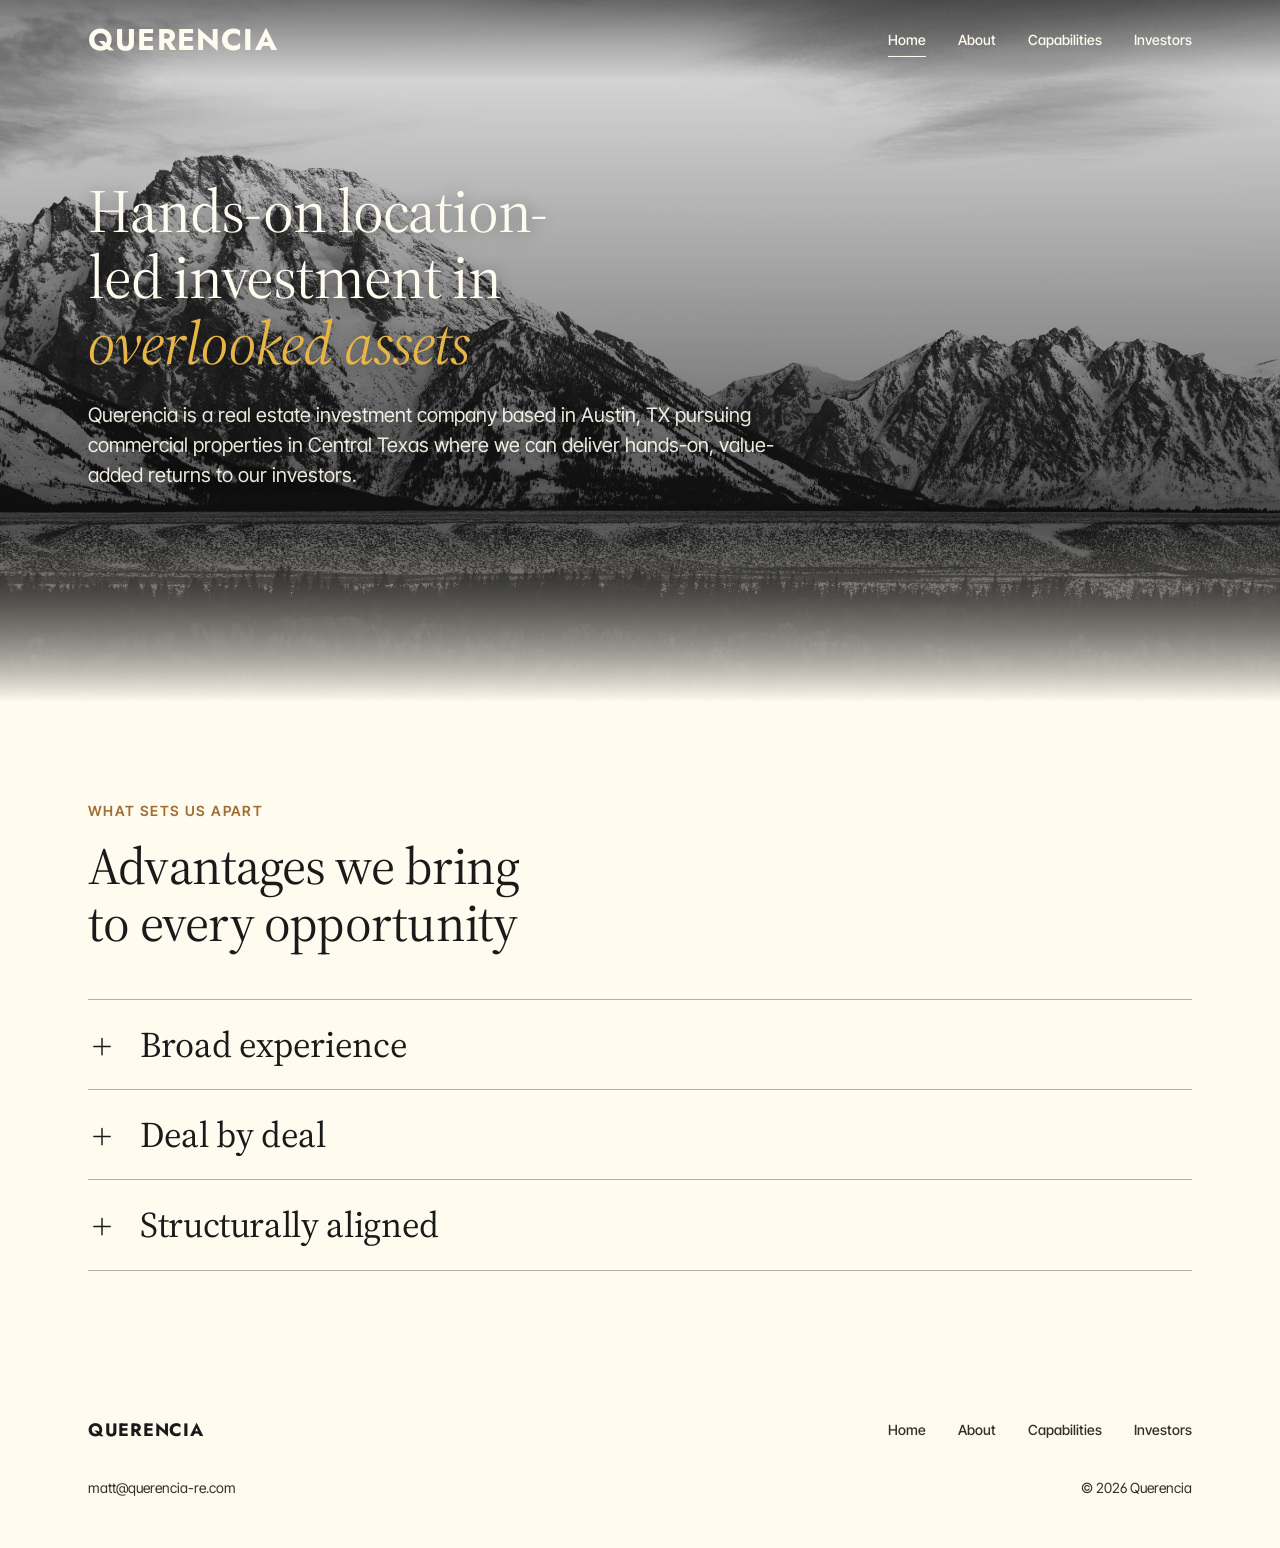
==== index.html @ 2fce67d5 "initial site" ====
<!doctype html>
<html lang="en">
<head>
  <meta charset="utf-8" />
  <meta name="viewport" content="width=device-width, initial-scale=1" />
  <title>Querencia</title>
  <meta name="description" content="Querencia is a real estate investment company based in Austin, TX pursuing $1–20mm acquisitions in Central Texas." />

  <link rel="preconnect" href="https://fonts.googleapis.com">
  <link rel="preconnect" href="https://fonts.gstatic.com" crossorigin>
  <link rel="stylesheet" href="https://fonts.googleapis.com/css2?family=Inter+Tight:ital,wght@0,400;0,500;0,600;0,700;1,400&family=Jost:wght@500;600;700&family=Source+Serif+4:ital,wght@0,400;0,600;1,400&display=swap">

  <link rel="stylesheet" href="styles.css">
</head>
<body>
  <a class="skip-link" href="#main">Skip to content</a>

  <header class="site-header">
    <div class="container">
      <a class="wordmark" href="index.html" aria-label="Querencia — home">QUERENCIA</a>

      <nav class="site-nav site-nav--desktop" aria-label="Primary">
        <a class="nav-link" href="index.html" aria-current="page">Home</a>
        <a class="nav-link" href="about.html">About</a>
        <a class="nav-link" href="capabilities.html">Capabilities</a>
        <a class="nav-link" href="investors.html">Investors</a>
      </nav>

      <button class="nav-toggle" aria-label="Open menu" aria-expanded="false" aria-controls="mobile-nav" type="button">
        <svg viewBox="0 0 24 24" fill="none" stroke="currentColor" stroke-width="1.75" stroke-linecap="round" aria-hidden="true">
          <path d="M12 5v14M5 12h14"/>
        </svg>
      </button>
    </div>

    <nav id="mobile-nav" class="site-nav--mobile" aria-label="Primary" aria-hidden="true">
      <div class="container">
        <a class="mobile-nav-link" href="index.html" aria-current="page" tabindex="-1">Home</a>
        <a class="mobile-nav-link" href="about.html" tabindex="-1">About</a>
        <a class="mobile-nav-link" href="capabilities.html" tabindex="-1">Capabilities</a>
        <a class="mobile-nav-link" href="investors.html" tabindex="-1">Investors</a>
      </div>
    </nav>
  </header>

  <main id="main">
    <div class="page-shell">
      <section class="hero hero-home">
        <img class="hero-img" src="img/HomeBW.jpg" alt="Live oak canopy at golden hour, Central Texas" fetchpriority="high" />
        <div class="hero-scrim" aria-hidden="true"></div>
        <div class="hero-content">
          <div class="container">
            <h1>Hands-on location-led investment in <em>overlooked assets</em></h1>
            <p class="hero-sub">Querencia is a real estate investment company based in Austin, TX pursuing commercial properties in Central Texas where we can deliver hands-on, value-added returns to our investors.</p>
          </div>
        </div>
      </section>

      <section class="section">
        <div class="container">
          <div class="section-head">
            <span class="eyebrow">What sets us apart</span>
            <h2>Advantages we bring to every opportunity</h2>
          </div>

          <div class="accordion-list">
            <details class="accordion-item" name="principles">
              <summary>
                <span class="accordion-icon" aria-hidden="true">
                  <svg viewBox="0 0 24 24" fill="none" stroke="currentColor" stroke-width="1.25" stroke-linecap="round">
                    <path d="M12 5v14M5 12h14" />
                  </svg>
                </span>
                <span>Broad experience</span>
              </summary>
              <div class="accordion-content">
                <p>Most real estate investors specialize. It helps them raise capital but ties their hands when their strategy falls out of favor, leaving them either chasing deals that no longer pencil, accepting lower returns, or sitting out of cycles entirely.</p>
                <p>Our principal's experience spans transacting on &gt; $600MM of properties and investing &gt; $220MM into nearly every asset class, from multifamily to mobile home parks, shopping centers to industrial buildings, hotels to creative office, and across multiple growth markets. That breadth lets us form a thesis, identify and mitigate the real risks, and get ahead of capital, bringing our investors the best available opportunity at any point in the cycle.</p>
              </div>
            </details>

            <details class="accordion-item" name="principles">
              <summary>
                <span class="accordion-icon" aria-hidden="true">
                  <svg viewBox="0 0 24 24" fill="none" stroke="currentColor" stroke-width="1.25" stroke-linecap="round">
                    <path d="M12 5v14M5 12h14" />
                  </svg>
                </span>
                <span>Deal by deal</span>
              </summary>
              <div class="accordion-content">
                <p>We offer investments on a deal-by-deal basis. Capital and risk are matched deliberately, allowing investors to see the asset, the structure, and the business plan before committing.</p>
                <p>We may pursue a fund vehicle if a specific opportunity set demands committed capital to secure substantial, below-market pricing, but our default is to bring real deals to our investors to offer them maximum optionality.</p>
              </div>
            </details>

            <details class="accordion-item" name="principles">
              <summary>
                <span class="accordion-icon" aria-hidden="true">
                  <svg viewBox="0 0 24 24" fill="none" stroke="currentColor" stroke-width="1.25" stroke-linecap="round">
                    <path d="M12 5v14M5 12h14" />
                  </svg>
                </span>
                <span>Structurally aligned</span>
              </summary>
              <div class="accordion-content">
                <p>A lean team lets us build each deal around a low-fee, performance-oriented structure. Most institutional sponsors stack acquisition fees, guaranty fees, asset management fees, development fees, and exit fees, earning substantial economics before a single dollar is returned to investors.</p>
                <p>We take only what we need to care for the asset properly and earn our compensation only when our investors are thrilled to pay it.</p>
              </div>
            </details>
          </div>
        </div>
      </section>
    </div>
  </main>

  <footer class="site-footer">
    <div class="container">
      <div class="footer-top">
        <a class="footer-wordmark" href="index.html" aria-label="Querencia — home">QUERENCIA</a>
        <nav class="footer-nav" aria-label="Footer">
          <a class="footer-nav-link" href="index.html">Home</a>
          <a class="footer-nav-link" href="about.html">About</a>
          <a class="footer-nav-link" href="capabilities.html">Capabilities</a>
          <a class="footer-nav-link" href="investors.html">Investors</a>
        </nav>
      </div>
      <div class="footer-meta">
        <a href="mailto:matt@querencia-re.com">matt@querencia-re.com</a>
        <span>© 2026 Querencia</span>
      </div>
    </div>
  </footer>

  <script src="site.js" defer></script>
</body>
</html>
---- styles.css ----
/* ============================================================
   Querencia — design system tokens & base styles
   ============================================================ */

:root {
  --surface-primary: #FFFBEF;
  --surface-secondary: #FFF2C9;
  --border: #B8AFA3;

  --text-primary: #1A1A1A;
  --text-body: #3A2E24;

  --accent: #B5432A;
  --accent-hover: #9A3822;
  --editorial: #5C6B4F;
  --framing: #A16D34;
  --info: #4A5F6B;

  --focus-ring: #1A1A1A;

  --text-xs:   0.75rem;
  --text-sm:   0.875rem;
  --text-base: 1rem;
  --text-lg:   clamp(1.125rem, 1rem + 0.4vw, 1.25rem);
  --text-xl:   clamp(1.25rem, 1.1rem + 0.6vw, 1.5625rem);
  --text-2xl:  clamp(1.5rem, 1.3rem + 1vw, 1.95rem);
  --text-3xl:  clamp(1.875rem, 1.55rem + 1.4vw, 2.45rem);
  --text-4xl:  clamp(2.25rem, 1.8rem + 2vw, 3.0625rem);
  --text-5xl:  clamp(2.625rem, 2rem + 2.6vw, 3.8125rem);

  --space-1: 4px;
  --space-2: 8px;
  --space-3: 12px;
  --space-4: 16px;
  --space-6: 24px;
  --space-8: 32px;
  --space-12: 48px;
  --space-16: 64px;
  --space-24: 96px;
  --space-32: 128px;
  --space-48: 192px;

  --bp-sm: 640px;
  --bp-md: 768px;
  --bp-lg: 1024px;

  --font-sans: "Inter Tight", system-ui, -apple-system, "Segoe UI", sans-serif;
  --font-display: "Jost", "Inter Tight", system-ui, sans-serif;
  --font-serif: "Source Serif 4", Georgia, "Times New Roman", serif;
}

/* ---------- Reset / base ---------- */
*, *::before, *::after { box-sizing: border-box; }
html { -webkit-text-size-adjust: 100%; }
body {
  margin: 0;
  background: var(--surface-primary);
  color: var(--text-body);
  font-family: var(--font-sans);
  font-size: var(--text-base);
  line-height: 1.6;
  font-feature-settings: "ss01", "cv11";
  text-rendering: optimizeLegibility;
  -webkit-font-smoothing: antialiased;
}
img { max-width: 100%; display: block; }
button { font: inherit; cursor: pointer; }
a { color: inherit; }

h1, h2, h3, h4, h5, h6 {
  font-family: var(--font-display);
  color: var(--text-primary);
  font-weight: 700;
  margin: 0;
  text-wrap: balance;
}
h1 { font-size: var(--text-5xl); line-height: 1.05; letter-spacing: -0.02em; }
h2 { font-size: var(--text-3xl); line-height: 1.15; letter-spacing: -0.01em; }
h3 { font-size: var(--text-xl); line-height: 1.35; font-weight: 600; }

p { margin: 0 0 1em; text-wrap: pretty; }

:focus { outline: none; }
:focus-visible {
  outline: 2px solid var(--focus-ring);
  outline-offset: 2px;
  border-radius: 2px;
}

.skip-link {
  position: absolute; top: -100px; left: 16px;
  background: var(--text-primary); color: var(--surface-primary);
  padding: 12px 16px; border-radius: 4px;
  font-size: var(--text-sm); font-weight: 500;
  z-index: 100;
  transition: top 150ms cubic-bezier(0.2,0,0.2,1);
}
.skip-link:focus-visible { top: 16px; }

/* ---------- Layout primitives ---------- */
.container {
  width: 100%;
  max-width: 1200px;
  margin-inline: auto;
  padding-inline: 16px;
}
@media (min-width: 640px)  { .container { padding-inline: 24px; } }
@media (min-width: 768px)  { .container { padding-inline: 32px; } }
@media (min-width: 1024px) { .container { padding-inline: 48px; } }

.prose { max-width: 65ch; }
.prose p { line-height: 1.6; }
.prose-wide { max-width: 75ch; }

/* ---------- Header ---------- */
.site-header {
  position: absolute;
  top: 0; left: 0; right: 0;
  z-index: 10;
  height: 64px;
  display: flex;
  align-items: center;
  background: linear-gradient(to bottom, rgba(0,0,0,0.5) 0%, rgba(0,0,0,0) 100%);
}
@media (min-width: 768px) { .site-header { height: 80px; } }

.site-header > .container {
  display: flex;
  align-items: center;
  justify-content: space-between;
  gap: var(--space-6);
}

.wordmark {
  font-family: var(--font-display);
  font-weight: 700;
  font-size: 1.6875rem;
  letter-spacing: 0.04em;
  color: #FFFBEF;
  text-decoration: none;
  background: none; border: none; padding: 0;
  line-height: 1;
}
@media (min-width: 768px) { .wordmark { font-size: 1.875rem; } }

.site-nav {
  display: flex;
  align-items: center;
  gap: var(--space-6);
}
@media (min-width: 768px) { .site-nav { gap: var(--space-8); } }

.nav-link {
  font-family: var(--font-sans);
  font-size: var(--text-sm);
  font-weight: 500;
  color: #FFFBEF;
  background: none; border: none; padding: 4px 0;
  text-decoration: none;
  position: relative;
  transition: color 120ms cubic-bezier(0.2,0,0.2,1);
}
.nav-link::after {
  content: "";
  position: absolute;
  left: 0; right: 0; bottom: -2px;
  height: 1px;
  background: currentColor;
  transform: scaleX(0);
  transform-origin: left;
  transition: transform 150ms cubic-bezier(0.2,0,0.2,1);
}
.nav-link:hover::after,
.nav-link[aria-current="page"]::after { transform: scaleX(1); }

/* Nav toggle — mobile only */
.nav-toggle {
  display: none;
  align-items: center;
  justify-content: center;
  width: 44px;
  height: 44px;
  padding: 0;
  background: transparent;
  border: none;
  color: #FFFBEF;
  transition: transform 240ms cubic-bezier(0.2,0,0.2,1);
}
.nav-toggle svg {
  width: 26px;
  height: 26px;
  display: block;
  transition: transform 240ms cubic-bezier(0.2,0,0.2,1);
}
.nav-toggle:hover { opacity: 0.85; }
.nav-toggle.is-open svg { transform: rotate(45deg); }

.site-nav--mobile {
  display: none;
  position: absolute;
  top: 100%;
  left: 0;
  right: 0;
  background: transparent;
  max-height: 0;
  overflow: hidden;
  transition: max-height 240ms cubic-bezier(0.2,0,0.2,1);
  pointer-events: none;
}
.site-nav--mobile.is-open {
  max-height: 400px;
  pointer-events: auto;
}
.site-nav--mobile .container {
  display: flex;
  flex-direction: column;
  align-items: flex-end;
  gap: var(--space-4);
  padding-block: var(--space-4) var(--space-6);
}
.mobile-nav-link {
  font-family: var(--font-sans);
  font-size: var(--text-base);
  font-weight: 500;
  color: #FFFBEF;
  background: none;
  border: none;
  padding: 6px 0;
  text-align: right;
  text-decoration: none;
  cursor: pointer;
  text-shadow: 0 1px 8px rgba(0, 0, 0, 0.4);
  opacity: 0;
  transform: translateY(-4px);
  transition: opacity 200ms cubic-bezier(0.2,0,0.2,1), transform 200ms cubic-bezier(0.2,0,0.2,1);
}
.site-nav--mobile.is-open .mobile-nav-link {
  opacity: 1;
  transform: translateY(0);
}
.site-nav--mobile.is-open .mobile-nav-link:nth-child(1) { transition-delay: 40ms; }
.site-nav--mobile.is-open .mobile-nav-link:nth-child(2) { transition-delay: 80ms; }
.site-nav--mobile.is-open .mobile-nav-link:nth-child(3) { transition-delay: 120ms; }
.site-nav--mobile.is-open .mobile-nav-link:nth-child(4) { transition-delay: 160ms; }

.mobile-nav-link:hover { opacity: 0.8; }
.mobile-nav-link[aria-current="page"] { position: relative; }
.mobile-nav-link[aria-current="page"]::after {
  content: "";
  position: absolute;
  left: 0; right: 0; bottom: 2px;
  height: 1px;
  background: currentColor;
}

@media (max-width: 900px) {
  .site-header { height: 64px; padding-block: 0; }
  .site-header > .container {
    flex-direction: row;
    align-items: center;
    justify-content: space-between;
    gap: var(--space-4);
  }
  .site-nav--desktop { display: none; }
  .nav-toggle { display: inline-flex; }
  .site-nav--mobile { display: block; }
}

/* ---------- Hero ---------- */
.hero {
  position: relative;
  width: 100%;
  min-height: 70vh;
  max-height: 760px;
  display: flex;
  align-items: flex-end;
  overflow: hidden;
  background: var(--surface-primary);
}
.hero-img {
  position: absolute; inset: 0;
  width: 100%; height: 100%;
  object-fit: cover;
  filter: grayscale(1) contrast(1.02);
  -webkit-mask-image: linear-gradient(to bottom, #000 0%, #000 calc(100% - 100px), transparent 100%);
          mask-image: linear-gradient(to bottom, #000 0%, #000 calc(100% - 100px), transparent 100%);
}
.hero-scrim {
  position: absolute; inset: 0;
  background: linear-gradient(to top,
    rgba(0,0,0,0.70) 0%,
    rgba(0,0,0,0.55) 30%,
    rgba(0,0,0,0.30) 60%,
    rgba(0,0,0,0.10) 85%,
    rgba(0,0,0,0) 100%);
  -webkit-mask-image: linear-gradient(to bottom, #000 0%, #000 calc(100% - 100px), transparent 100%);
          mask-image: linear-gradient(to bottom, #000 0%, #000 calc(100% - 100px), transparent 100%);
}
@media (min-width: 768px) {
  .hero-img,
  .hero-scrim {
    -webkit-mask-image: linear-gradient(to bottom, #000 0%, #000 calc(100% - 180px), transparent 100%);
            mask-image: linear-gradient(to bottom, #000 0%, #000 calc(100% - 180px), transparent 100%);
  }
}
.hero-content {
  position: relative;
  padding-block: var(--space-16) var(--space-32);
  color: #FFFBEF;
  width: 100%;
  z-index: 2;
}
@media (min-width: 768px) {
  .hero-content { padding-block: var(--space-24) var(--space-48); }
  .hero { min-height: 78vh; }
}

.hero h1 {
  color: #FFFBEF;
  max-width: 18ch;
  font-family: var(--font-serif);
  font-weight: 400;
  font-size: var(--text-4xl);
  line-height: 1.08;
  letter-spacing: -0.015em;
  text-shadow: 0 1px 16px rgba(0, 0, 0, 0.35);
}
.hero h1 em {
  font-style: italic;
  color: rgb(232, 181, 71);
  font-weight: 400;
}
.hero-home h1 { font-size: var(--text-5xl); max-width: 16ch; }
.hero-sub {
  max-width: 60ch;
  margin-top: var(--space-6);
  color: rgba(255, 251, 239, 0.92);
  font-size: var(--text-lg);
  line-height: 1.5;
  text-shadow: 0 1px 12px rgba(0, 0, 0, 0.3);
}

.tagline-stack {
  font-family: var(--font-serif);
  font-weight: 400;
  font-size: clamp(2.25rem, 1.8rem + 2vw, 3.0625rem);
  line-height: 1.05;
  letter-spacing: -0.015em;
  display: grid;
  gap: 4px;
  color: #FFFBEF;
  text-shadow: 0 1px 16px rgba(0, 0, 0, 0.35);
}
.tagline-stack span { display: block; }
.tagline-stack .tagline-accent {
  font-style: italic;
  color: rgb(232, 181, 71);
}

/* ---------- Eyebrow ---------- */
.eyebrow {
  font-family: var(--font-sans);
  font-size: var(--text-sm);
  font-weight: 600;
  color: var(--framing);
  text-transform: uppercase;
  letter-spacing: 0.1em;
  margin-bottom: var(--space-4);
  display: inline-block;
}
.hero .eyebrow {
  color: #FFFBEF;
  opacity: 0.85;
  margin-bottom: var(--space-6);
}

/* ---------- Sections ---------- */
.section { padding-block: var(--space-16); }
@media (min-width: 768px) {
  .section { padding-block: var(--space-24); }
}
.section--cream { background: transparent; }
.section--tight-top { padding-top: 0; }
@media (min-width: 768px) { .section--tight-top { padding-top: 0; } }
.section--top-36 { padding-top: 36px; }
.section--bottom-36 { padding-bottom: 36px; }
@media (min-width: 768px) {
  .section--top-36 { padding-top: 36px; }
  .section--bottom-36 { padding-bottom: 36px; }
}

/* ---------- Muted disclosure variant (Hemingway) ---------- */
.disclosure--muted { border-top-color: rgba(184, 175, 163, 0.3); }
.disclosure--muted > summary { color: #6B6155; font-size: var(--text-sm); }
.disclosure--muted > summary span { color: #6B6155; }
.disclosure--muted .disclosure-icon { width: 14px; height: 14px; color: #6B6155; }
.disclosure--muted .disclosure-content,
.disclosure--muted .disclosure-content p,
.disclosure--muted .disclosure-content em { color: #6B6155; }

.section-head { margin-bottom: var(--space-12); }
.section-head h2,
.broker-callout h2 {
  font-family: var(--font-serif);
  font-weight: 400;
  font-size: clamp(2rem, 1.4rem + 2.4vw, 3.25rem);
  line-height: 1.08;
  letter-spacing: -0.015em;
  color: var(--text-primary);
}
.section-head h2 em,
.broker-callout h2 em {
  font-style: italic;
  color: var(--framing);
  font-weight: 400;
}
.section-head h2 { max-width: 22ch; }

.two-col {
  display: grid;
  gap: var(--space-12);
  grid-template-columns: 1fr;
}
@media (min-width: 1024px) {
  .two-col {
    grid-template-columns: minmax(0, 7fr) minmax(0, 5fr);
    gap: 64px;
  }
  .two-col--equal {
    grid-template-columns: minmax(0, 1fr) minmax(0, 1fr);
    gap: 80px;
  }
}

/* ---------- Disclosure ---------- */
.disclosure {
  border-top: 1px solid var(--border);
  margin-top: var(--space-8);
}
.disclosure[open] { padding-bottom: 0; }
.disclosure > summary {
  list-style: none;
  cursor: pointer;
  padding: var(--space-4) 0;
  display: flex;
  align-items: center;
  justify-content: space-between;
  gap: var(--space-4);
  font-family: var(--font-sans);
  font-size: var(--text-base);
  font-weight: 500;
  color: var(--text-body);
}
.disclosure > summary::-webkit-details-marker { display: none; }
.disclosure > summary::marker { content: ""; }
.disclosure-icon {
  flex-shrink: 0;
  width: 20px; height: 20px;
  display: inline-flex; align-items: center; justify-content: center;
  transition: transform 240ms cubic-bezier(0.2,0,0.2,1);
  color: var(--text-primary);
}
.disclosure[open] .disclosure-icon { transform: rotate(45deg); }
.disclosure-content {
  padding-top: var(--space-4);
  padding-bottom: var(--space-6);
}

/* ---------- Accordion list ---------- */
.accordion-list { border-top: 1px solid var(--border); }
.accordion-item { border-bottom: 1px solid var(--border); }
.accordion-item > summary {
  list-style: none;
  cursor: pointer;
  padding: var(--space-6) 0;
  display: flex;
  align-items: baseline;
  gap: var(--space-6);
  font-family: var(--font-serif);
  font-weight: 400;
  font-size: clamp(1.5rem, 1.2rem + 1.4vw, 2.25rem);
  line-height: 1.15;
  letter-spacing: -0.01em;
  color: var(--text-primary);
  transition: color 150ms cubic-bezier(0.2,0,0.2,1);
}
.accordion-item > summary::-webkit-details-marker { display: none; }
.accordion-item > summary::marker { content: ""; }
.accordion-item > summary:hover { color: var(--framing); }
.accordion-item[open] > summary { color: var(--editorial); }
.accordion-item[open] > summary:hover { color: var(--editorial); }
.accordion-icon {
  flex-shrink: 0;
  width: 28px; height: 28px;
  display: inline-flex; align-items: center; justify-content: center;
  transition: transform 240ms cubic-bezier(0.2,0,0.2,1);
  color: currentColor;
  transform: translateY(0.1em);
}
.accordion-icon svg { width: 100%; height: 100%; display: block; }
.accordion-item[open] .accordion-icon { transform: translateY(0.1em) rotate(45deg); }
.accordion-content {
  padding: 0 0 var(--space-12) calc(28px + var(--space-6));
  max-width: 70ch;
  animation: accordionReveal 240ms cubic-bezier(0.2,0,0.2,1);
}
.accordion-content p {
  font-size: var(--text-base);
  line-height: 1.6;
  color: var(--text-body);
}
.accordion-content p + p { margin-top: var(--space-4); }

@keyframes accordionReveal {
  from { opacity: 0; transform: translateY(-4px); }
  to { opacity: 1; transform: translateY(0); }
}

@media (max-width: 639px) {
  .accordion-item > summary { gap: var(--space-4); padding: var(--space-4) 0; }
  .accordion-icon { width: 22px; height: 22px; }
  .accordion-content { padding-left: calc(22px + var(--space-4)); }
}

/* ---------- Forms ---------- */
.field {
  display: grid; gap: var(--space-2);
  margin-bottom: var(--space-4);
}
.field label {
  font-size: var(--text-sm);
  font-weight: 500;
  color: var(--text-primary);
}
.field input {
  width: 100%;
  padding: 12px 14px;
  font-family: var(--font-sans);
  font-size: var(--text-base);
  color: var(--text-primary);
  background: var(--surface-primary);
  border: 1px solid rgba(26,26,26,0.3);
  border-radius: 4px;
  transition: border-color 120ms;
}
.field input:hover { border-color: rgba(26,26,26,0.5); }
.field input:focus-visible { outline: 2px solid var(--focus-ring); outline-offset: 2px; border-color: var(--text-primary); }

.help-error {
  font-size: var(--text-sm);
  color: var(--info);
  margin-top: 2px;
}

/* ---------- Buttons & links ---------- */
.link-inline {
  color: var(--accent);
  text-decoration: underline;
  text-underline-offset: 3px;
  text-decoration-thickness: 1px;
  transition: color 120ms, text-decoration-thickness 120ms;
}
.link-inline:hover {
  color: var(--accent-hover);
  text-decoration-thickness: 2px;
}

.btn {
  display: inline-flex;
  align-items: center;
  gap: var(--space-2);
  padding: 12px 24px;
  background: var(--accent);
  color: #FFFBEF;
  font-family: var(--font-sans);
  font-size: var(--text-base);
  font-weight: 500;
  text-decoration: none;
  border: none;
  border-radius: 4px;
  transition: background-color 120ms cubic-bezier(0.2,0,0.2,1);
}
.btn:hover { background: var(--accent-hover); }
.btn:disabled { opacity: 0.6; cursor: not-allowed; }

/* ---------- Principal block ---------- */
.principal {
  display: grid;
  gap: var(--space-8);
  grid-template-columns: 1fr;
  align-items: start;
}
@media (min-width: 768px) {
  .principal {
    grid-template-columns: minmax(0, 7fr) minmax(0, 5fr);
    gap: 64px;
  }
  .principal-photo-wrap { grid-column: 2; grid-row: 1; align-self: start; }
  .principal-bio { grid-column: 1; grid-row: 1; }
}
.principal-photo-wrap { margin: 0; padding: 0; }
.principal-bio p { max-width: 580px; font-size: var(--text-base); line-height: 1.6; }
.principal-photo {
  aspect-ratio: 4/5;
  width: 100%;
  object-fit: cover;
  border-radius: 4px;
  background: var(--surface-secondary);
  outline: 1px solid rgba(26, 26, 26, 0.15);
  outline-offset: -1px;
  display: block;
}
.principal-caption {
  display: block;
  margin-top: 12px;
  font-family: var(--font-serif);
  font-style: italic;
  font-size: 13px;
  line-height: 1.5;
  color: rgba(58, 46, 36, 0.7);
}
.principal-name {
  font-family: var(--font-serif);
  font-weight: 400;
  font-size: clamp(2rem, 1.4rem + 2.4vw, 3.25rem);
  line-height: 1.08;
  letter-spacing: -0.015em;
  color: var(--text-primary);
  margin: 0;
}
.principal-title {
  font-size: var(--text-sm);
  font-weight: 600;
  color: var(--framing);
  text-transform: uppercase;
  letter-spacing: 0.1em;
  margin-bottom: var(--space-6);
  display: block;
}

.contact-block {
  margin-top: var(--space-8);
  padding-top: var(--space-6);
  border-top: 1px solid var(--border);
  font-size: var(--text-sm);
  font-weight: 600;
  color: var(--accent);
  text-transform: uppercase;
  letter-spacing: 0.08em;
}
.contact-block .contact-rows {
  margin-top: var(--space-3);
  display: grid; gap: var(--space-1);
  font-family: var(--font-sans);
  font-size: var(--text-base);
  font-weight: 400;
  color: var(--accent);
  text-transform: none;
  letter-spacing: 0;
}
.contact-block a { color: var(--accent); text-decoration: none; }
.contact-block a:hover { color: var(--accent-hover); text-decoration: underline; text-underline-offset: 3px; }

/* ---------- Editorial / chapter ---------- */
.editorial-body {
  font-family: var(--font-serif);
  font-size: var(--text-lg);
  line-height: 1.6;
  color: var(--text-body);
  max-width: 65ch;
}
.editorial-body em { color: var(--editorial); font-style: italic; }

.chapter { display: block; }
.eyebrow-rule {
  display: inline-flex;
  align-items: center;
  gap: var(--space-3);
  font-family: var(--font-sans);
  font-size: var(--text-sm);
  font-weight: 600;
  color: var(--framing);
  text-transform: uppercase;
  letter-spacing: 0.08em;
  margin-bottom: var(--space-6);
}
.eyebrow-rule::before {
  content: "";
  width: 28px;
  height: 1px;
  background: var(--framing);
  display: block;
}
.chapter-headline {
  font-family: var(--font-serif);
  font-weight: 400;
  font-size: clamp(2rem, 1.4rem + 2.4vw, 3.25rem);
  line-height: 1.08;
  letter-spacing: -0.015em;
  color: var(--text-primary);
  max-width: 20ch;
  margin: 0 0 var(--space-6) 0;
  text-wrap: balance;
}
.chapter-headline em {
  font-style: italic;
  color: var(--framing);
  font-weight: 400;
}

.bullet-dot-list {
  list-style: none;
  margin: 0; padding: 0;
  display: grid;
  gap: var(--space-4);
  max-width: 65ch;
}
.bullet-dot-list li {
  position: relative;
  padding-left: var(--space-8);
  font-size: var(--text-base);
  line-height: 1.55;
  color: var(--text-body);
}
.bullet-dot-list li::before {
  content: "";
  position: absolute;
  left: 6px;
  top: 0.65em;
  width: 6px; height: 6px;
  border-radius: 50%;
  background: var(--framing);
}

/* ---------- Footer ---------- */
.site-footer {
  background: var(--surface-primary);
  padding-block: var(--space-12);
}
.site-footer .container {
  display: flex;
  flex-direction: column;
  gap: var(--space-8);
}
.footer-top {
  display: flex;
  flex-direction: column;
  gap: var(--space-6);
  align-items: flex-start;
}
@media (min-width: 768px) {
  .footer-top {
    flex-direction: row;
    align-items: center;
    justify-content: space-between;
  }
}
.footer-wordmark {
  font-family: var(--font-display);
  font-weight: 700;
  font-size: 1.125rem;
  letter-spacing: 0.04em;
  color: var(--text-primary);
  background: none;
  border: none;
  padding: 0;
  text-decoration: none;
  cursor: pointer;
}
.footer-nav {
  display: flex;
  flex-wrap: wrap;
  gap: var(--space-6);
}
@media (min-width: 768px) { .footer-nav { gap: var(--space-8); } }
.footer-nav-link {
  font-family: var(--font-sans);
  font-size: var(--text-sm);
  font-weight: 500;
  color: var(--text-body);
  background: none;
  border: none;
  padding: 4px 0;
  text-decoration: none;
  cursor: pointer;
  transition: color 120ms cubic-bezier(0.2,0,0.2,1);
}
.footer-nav-link:hover { color: var(--accent); }

.footer-meta {
  display: flex;
  flex-direction: column;
  gap: var(--space-2);
  font-size: var(--text-sm);
  color: var(--text-body);
}
@media (min-width: 768px) {
  .footer-meta {
    flex-direction: row;
    gap: var(--space-8);
    align-items: center;
    justify-content: space-between;
  }
}
.footer-meta a { color: var(--text-body); text-decoration: none; }
.footer-meta a:hover { color: var(--accent); text-decoration: underline; text-underline-offset: 3px; }

/* ---------- 404 ---------- */
.not-found {
  min-height: 80vh;
  display: grid;
  place-content: center;
  text-align: center;
  padding: var(--space-16) var(--space-6);
}
.not-found h1 {
  color: var(--text-primary);
  font-size: var(--text-5xl);
  margin-bottom: var(--space-4);
}
.not-found p {
  font-size: var(--text-lg);
  color: var(--text-body);
  margin-bottom: var(--space-8);
}

/* ---------- Page-enter transition ---------- */
.page-shell { animation: fadeIn 240ms cubic-bezier(0.2,0,0.2,1); }
@keyframes fadeIn {
  from { opacity: 0; transform: translateY(4px); }
  to { opacity: 1; transform: translateY(0); }
}

.numeric, table { font-variant-numeric: tabular-nums; }

@media (prefers-reduced-motion: reduce) {
  *, *::before, *::after {
    animation-duration: 0.01ms !important;
    animation-iteration-count: 1 !important;
    transition-duration: 0.01ms !important;
    scroll-behavior: auto !important;
  }
}
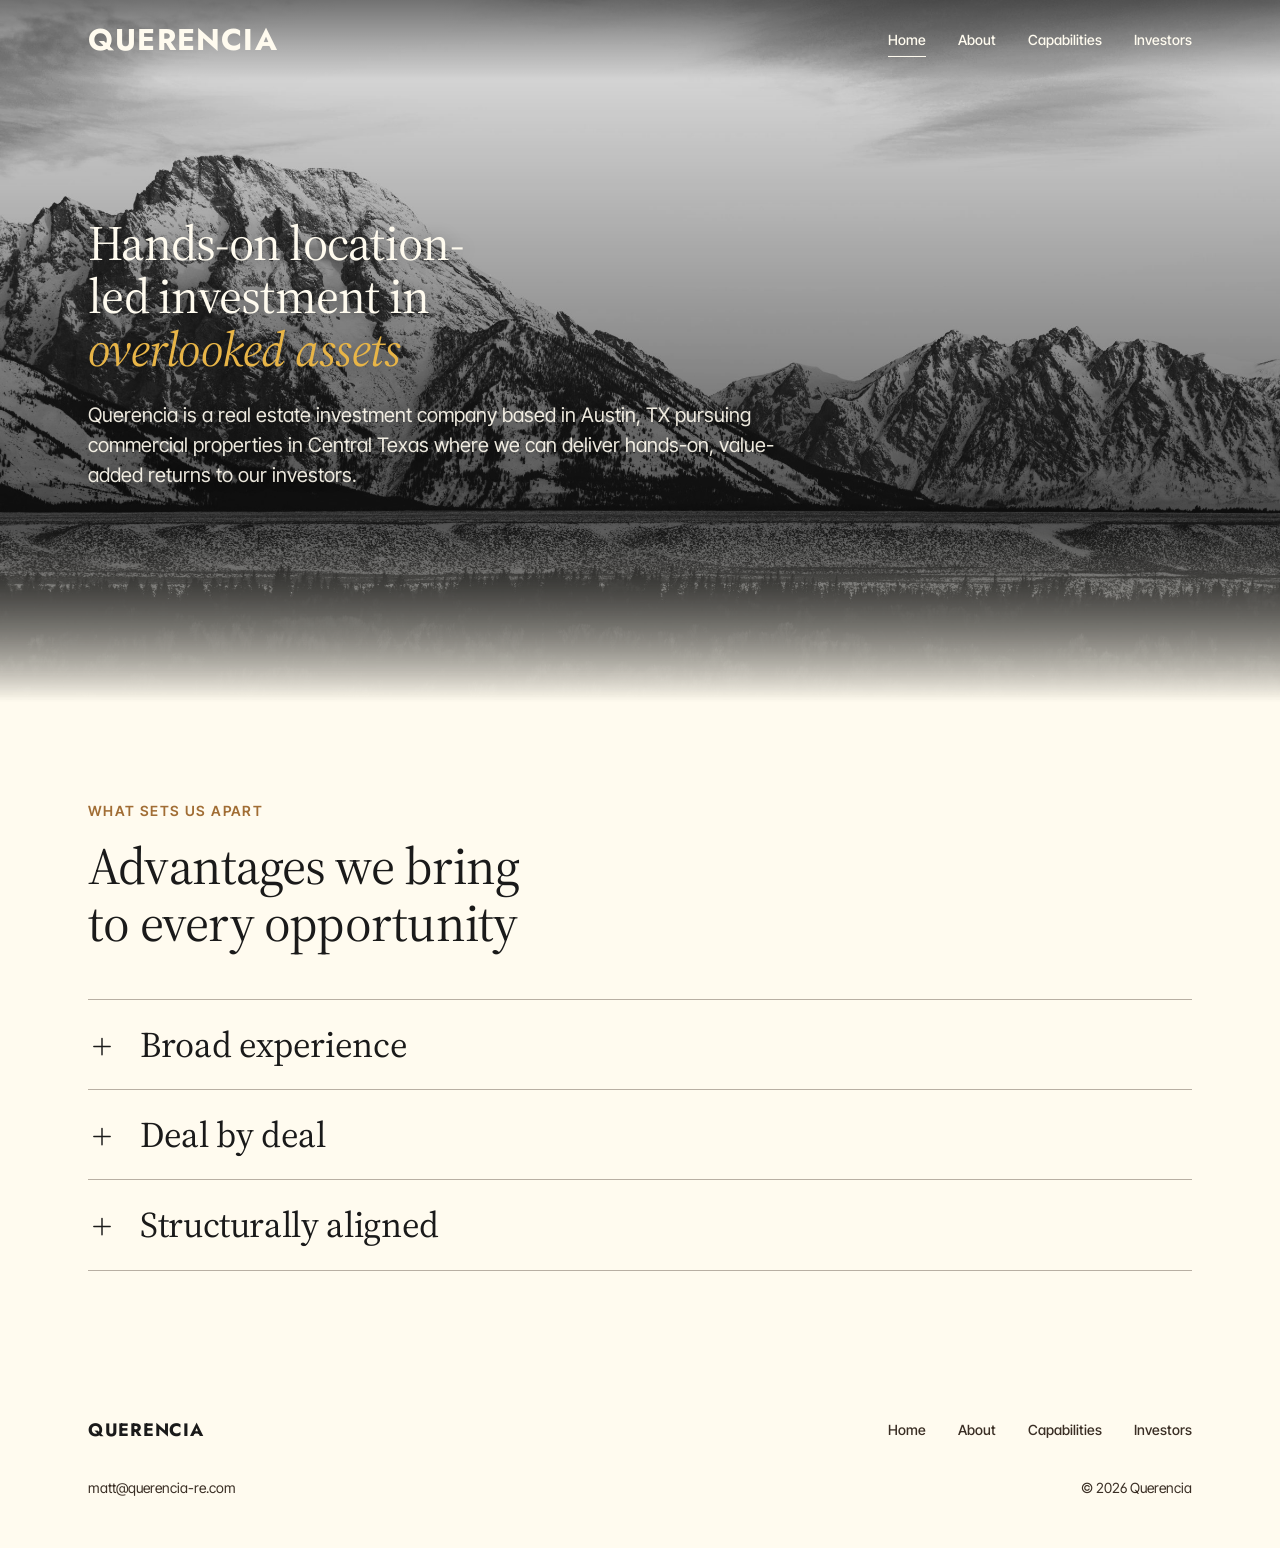
==== commit d0c8d653: "Trim Deal-by-deal copy to a single paragraph Co-Authored-By: Claude Opus 4.7 (1M context) <noreply@a" ====
--- a/index.html
+++ b/index.html
@@ -90,7 +90,6 @@
               </summary>
               <div class="accordion-content">
                 <p>We offer investments on a deal-by-deal basis. Capital and risk are matched deliberately, allowing investors to see the asset, the structure, and the business plan before committing.</p>
-                <p>We may pursue a fund vehicle if a specific opportunity set demands committed capital to secure substantial, below-market pricing, but our default is to bring real deals to our investors to offer them maximum optionality.</p>
               </div>
             </details>
 
--- a/styles.css
+++ b/styles.css
@@ -330,7 +330,6 @@
   color: rgb(232, 181, 71);
   font-weight: 400;
 }
-.hero-home h1 { font-size: var(--text-5xl); max-width: 16ch; }
 .hero-sub {
   max-width: 60ch;
   margin-top: var(--space-6);
@@ -355,6 +354,25 @@
 .tagline-stack .tagline-accent {
   font-style: italic;
   color: rgb(232, 181, 71);
+}
+
+/* Mobile (matches mobile-nav breakpoint): shrink hero text and shift it lower
+   so the open menu has clear space above the title. */
+@media (max-width: 900px) {
+  .hero-content {
+    padding-block: var(--space-12) var(--space-12);
+  }
+  .hero h1 {
+    font-size: clamp(1.75rem, 1.3rem + 2vw, 2.375rem);
+    max-width: 16ch;
+  }
+  .hero-sub {
+    font-size: var(--text-base);
+    margin-top: var(--space-4);
+  }
+  .tagline-stack {
+    font-size: clamp(1.75rem, 1.3rem + 2vw, 2.375rem);
+  }
 }
 
 /* ---------- Eyebrow ---------- */
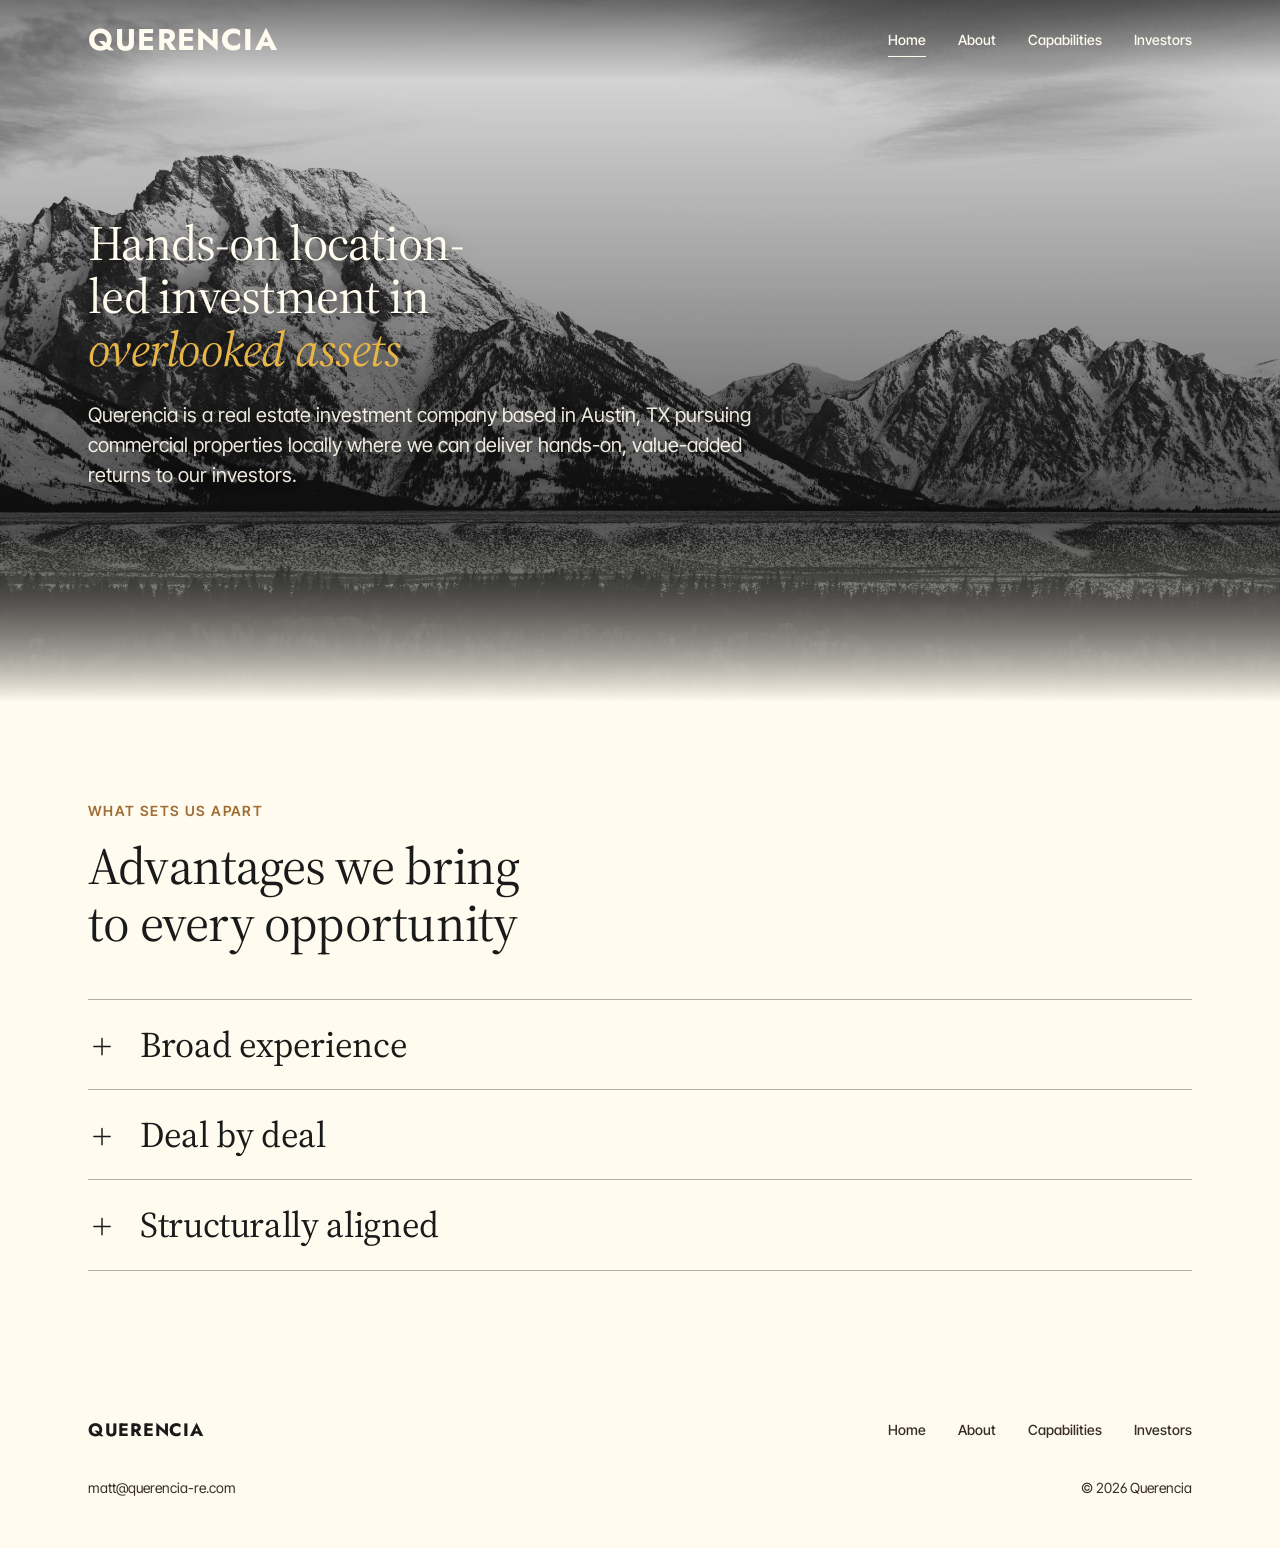
==== commit 04858ecc: "Reword home hero subtitle Co-Authored-By: Claude Opus 4.7 (1M context) <noreply@anthropic.com>" ====
--- a/index.html
+++ b/index.html
@@ -51,7 +51,7 @@
         <div class="hero-content">
           <div class="container">
             <h1>Hands-on location-led investment in <em>overlooked assets</em></h1>
-            <p class="hero-sub">Querencia is a real estate investment company based in Austin, TX pursuing commercial properties in Central Texas where we can deliver hands-on, value-added returns to our investors.</p>
+            <p class="hero-sub">Querencia is a real estate investment company based in Austin, TX pursuing commercial properties locally where we can deliver hands-on, value-added returns to our investors.</p>
           </div>
         </div>
       </section>
@@ -74,8 +74,8 @@
                 <span>Broad experience</span>
               </summary>
               <div class="accordion-content">
-                <p>Most real estate investors specialize. It helps them raise capital but ties their hands when their strategy falls out of favor, leaving them either chasing deals that no longer pencil, accepting lower returns, or sitting out of cycles entirely.</p>
-                <p>Our principal's experience spans transacting on &gt; $600MM of properties and investing &gt; $220MM into nearly every asset class, from multifamily to mobile home parks, shopping centers to industrial buildings, hotels to creative office, and across multiple growth markets. That breadth lets us form a thesis, identify and mitigate the real risks, and get ahead of capital, bringing our investors the best available opportunity at any point in the cycle.</p>
+                <p>Most lower-middle-market sponsors have experience limiting them to pursue one asset type. It helps them raise capital but ties their hands when their strategy falls out of favor, leaving them either chasing deals that no longer pencil, accepting lower returns, or sitting out of cycles entirely.</p>
+                <p>Our principal's experience spans transacting on &gt; $600MM of properties and investing &gt; $220MM into nearly every asset class, from multifamily to mobile home parks, shopping centers to industrial buildings, hotels to creative office, and across 10+ MSAs. Our depth of experience in a broad range of asset types and geographies allows us to form a thesis, identify and mitigate the real risks, and get ahead of capital. This enables us to bring our investors the best available opportunity at any point in the cycle.</p>
               </div>
             </details>
 
@@ -103,8 +103,8 @@
                 <span>Structurally aligned</span>
               </summary>
               <div class="accordion-content">
-                <p>A lean team lets us build each deal around a low-fee, performance-oriented structure. Most institutional sponsors stack acquisition fees, guaranty fees, asset management fees, development fees, and exit fees, earning substantial economics before a single dollar is returned to investors.</p>
-                <p>We take only what we need to care for the asset properly and earn our compensation only when our investors are thrilled to pay it.</p>
+                <p>A lean team lets us build each deal around a performance-oriented structure. Most institutional sponsors carry large overhead requiring them to tack fees onto every service they offer, earning substantial economics before a single dollar is returned to investors.</p>
+                <p>We are built to earn the bulk of our compensation on the back-end, when our investors are thrilled to pay it.</p>
               </div>
             </details>
           </div>
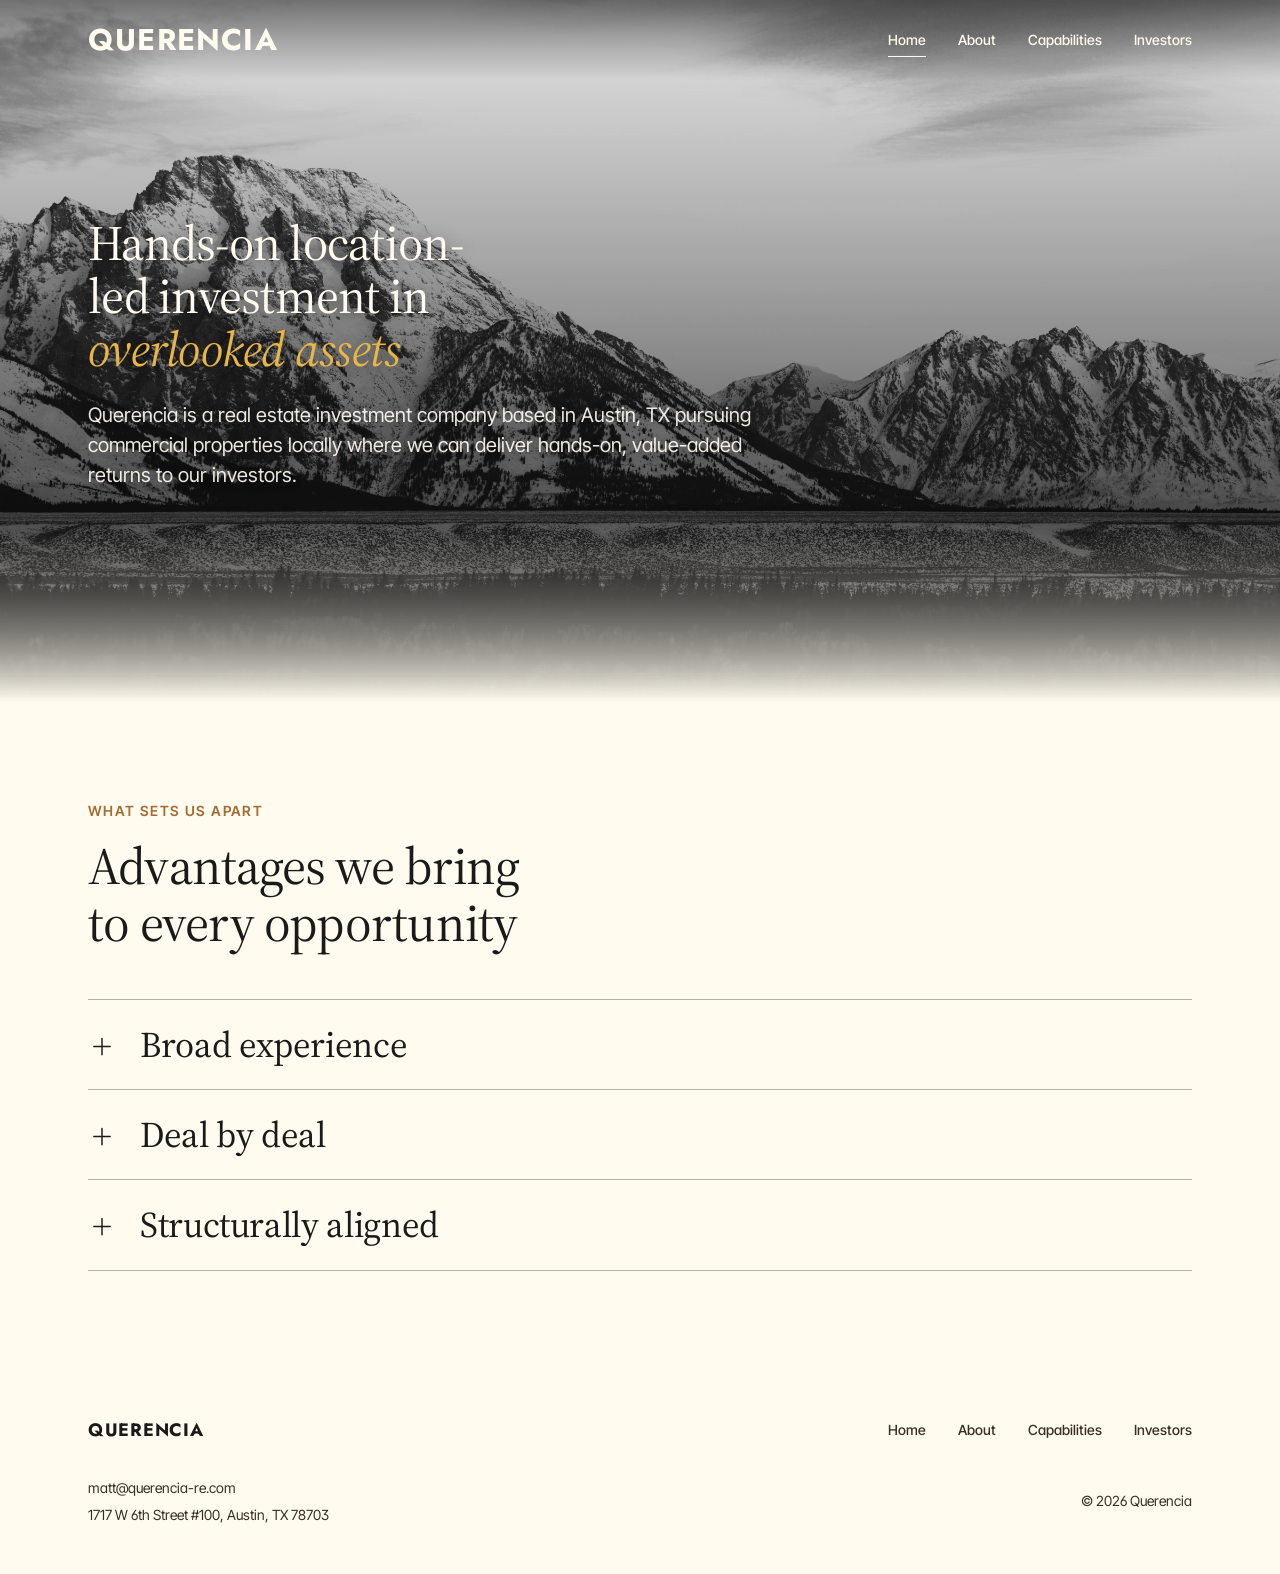
==== commit 3ad247e7: "Add business address to site footer Show "1717 W 6th Street #100, Austin, TX 78703" beneath the emai" ====
--- a/index.html
+++ b/index.html
@@ -125,7 +125,10 @@
         </nav>
       </div>
       <div class="footer-meta">
-        <a href="mailto:matt@querencia-re.com">matt@querencia-re.com</a>
+        <div class="footer-contact">
+          <a href="mailto:matt@querencia-re.com">matt@querencia-re.com</a>
+          <span class="footer-address">1717 W 6th Street #100, Austin, TX 78703</span>
+        </div>
         <span>© 2026 Querencia</span>
       </div>
     </div>
--- a/styles.css
+++ b/styles.css
@@ -822,6 +822,12 @@
 }
 .footer-meta a { color: var(--text-body); text-decoration: none; }
 .footer-meta a:hover { color: var(--accent); text-decoration: underline; text-underline-offset: 3px; }
+.footer-contact {
+  display: flex;
+  flex-direction: column;
+  gap: var(--space-1);
+}
+.footer-address { color: var(--text-body); }
 
 /* ---------- 404 ---------- */
 .not-found {
